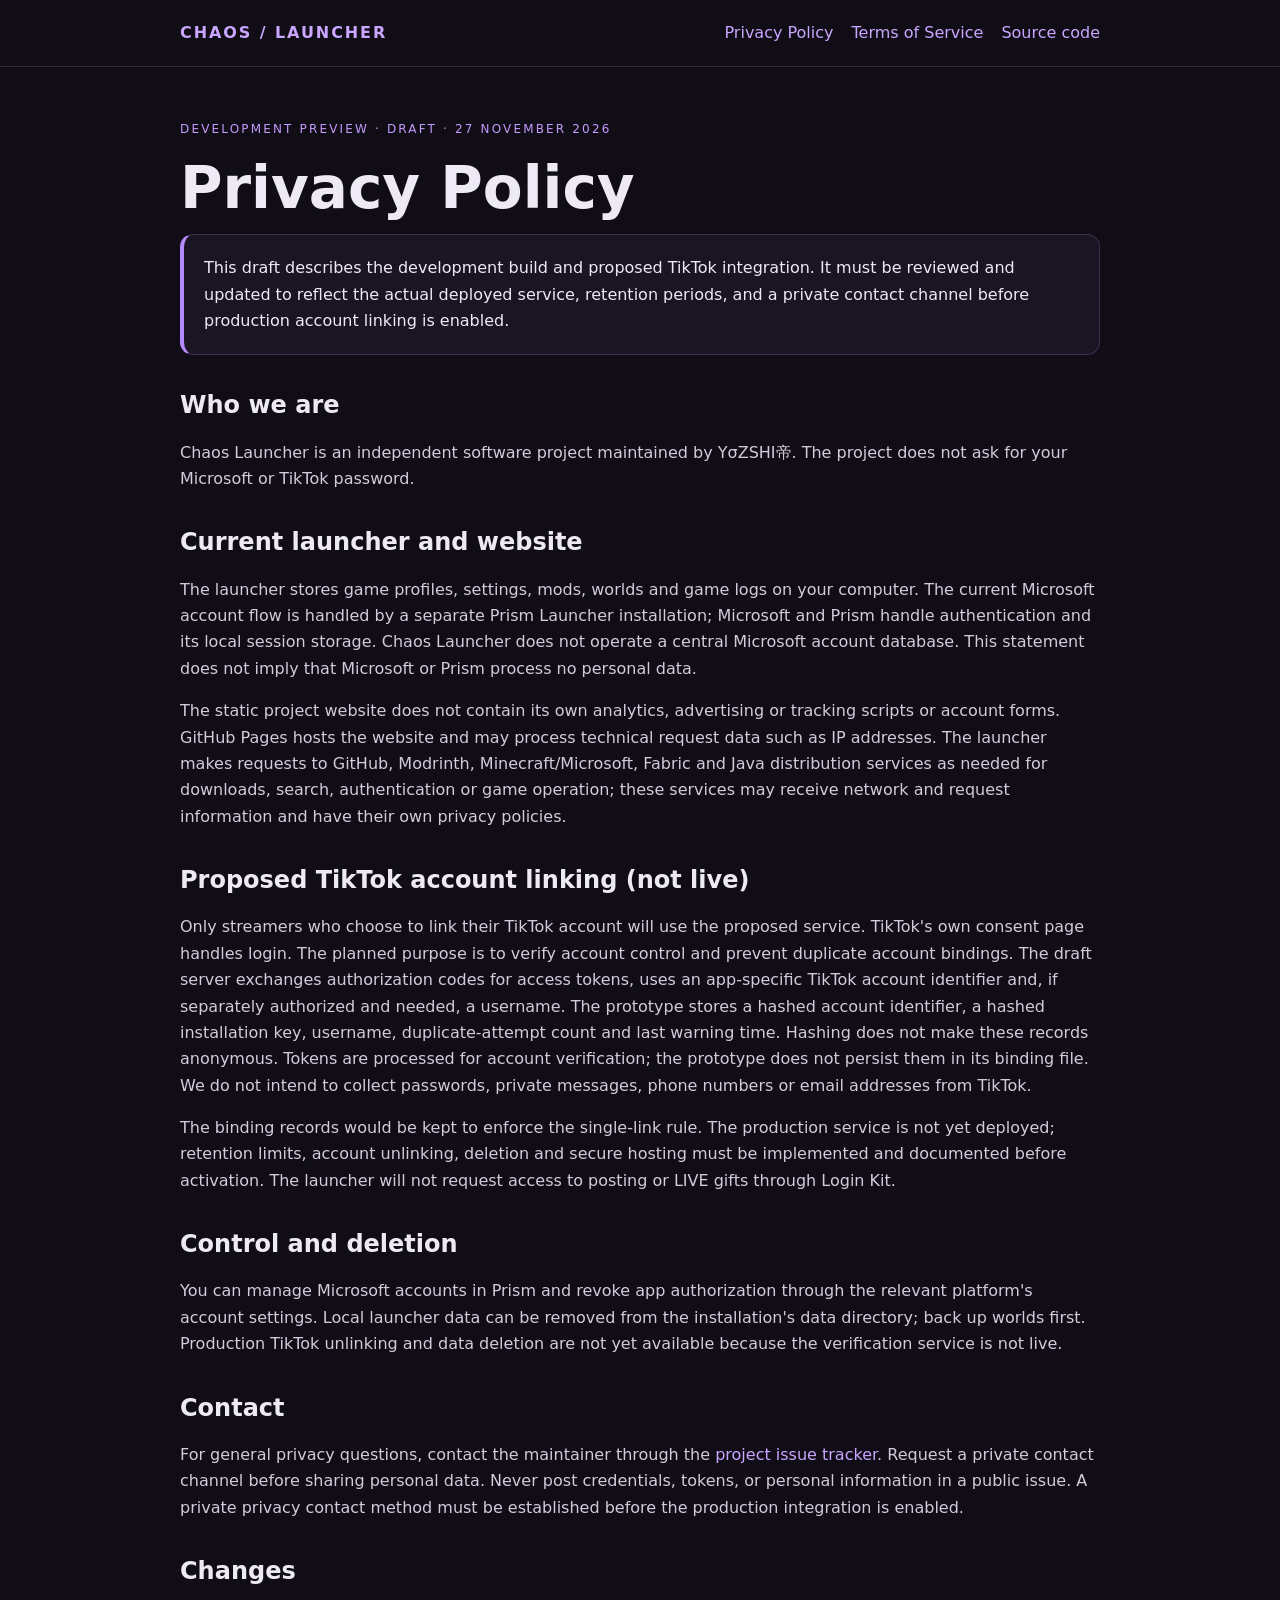
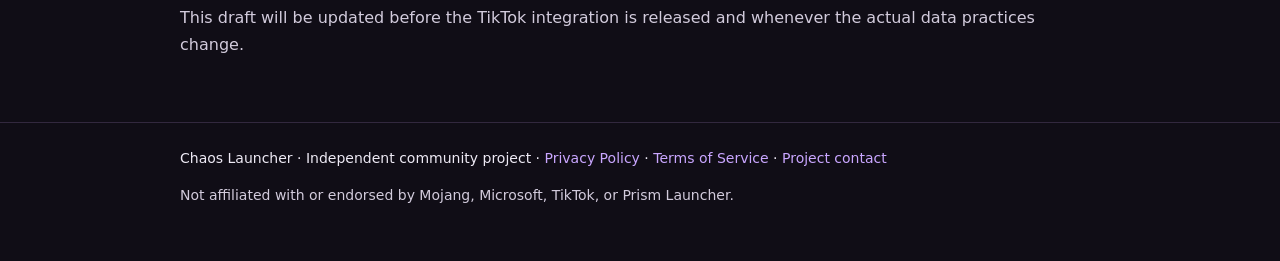
==== privacy.html @ 33828fcd "Add files via upload" ====
<!doctype html><html lang="en"><head><meta charset="utf-8"><meta name="viewport" content="width=device-width, initial-scale=1"><meta name="referrer" content="no-referrer"><title>Privacy Policy | Chaos Launcher</title><link rel="icon" href="chaos-logo.png"><style> *{box-sizing:border-box} :root{color-scheme:dark} body{margin:0;background:#100d16;color:#eeeaf5;font:16px/1.65 system-ui,sans-serif} .wrap{width:min(100% - 40px,920px);margin:auto} header{border-bottom:1px solid #32283e;padding:20px 0} nav{display:flex;flex-wrap:wrap;align-items:center;gap:18px} nav strong{margin-right:auto;letter-spacing:.12em} a{color:#c9a6ff;text-decoration:none} a:hover{text-decoration:underline} main{padding:48px 0} h1,h2,h3{line-height:1.18} h1{font-size:clamp(32px,6vw,58px);margin:12px 0} h2{font-size:24px;margin-top:36px} p{color:#d2cbdc} .hero{display:flex;align-items:center;gap:32px;flex-wrap:wrap;background:linear-gradient(120deg,#211631,#14101c);border:1px solid #49345f;border-radius:22px;padding:32px} .hero img{width:min(100%,230px);border-radius:16px} .hero div{flex:1;min-width:220px} .eyebrow{font-size:12px;color:#c49afc;letter-spacing:.18em;text-transform:uppercase} .button{display:inline-block;background:#7544cf;color:white;border-radius:10px;padding:11px 18px;font-weight:650;margin:6px 10px 6px 0} .cards{display:grid;grid-template-columns:repeat(auto-fit,minmax(220px,1fr));gap:15px;margin-top:28px} .card,.notice{border:1px solid #3c304d;border-radius:13px;background:#1a1423;padding:20px} .card h3{margin:0} .notice{border-left:4px solid #b68aff} footer{border-top:1px solid #32283e;padding:24px 0 40px;font-size:14px} ul{padding-left:24px} li{margin:8px 0} </style></head><body><header><nav class="wrap"><strong><a href="index.html">CHAOS / LAUNCHER</a></strong><a href="privacy.html">Privacy Policy</a><a href="terms.html">Terms of Service</a><a href="https://github.com/y0zssh111/Chaos-Launcher">Source code</a></nav></header><main class="wrap"><span class="eyebrow">Development preview · Draft · 27 November 2026</span><h1>Privacy Policy</h1><div class="notice">This draft describes the development build and proposed TikTok integration. It must be reviewed and updated to reflect the actual deployed service, retention periods, and a private contact channel before production account linking is enabled.</div><h2>Who we are</h2><p>Chaos Launcher is an independent software project maintained by YσZSHI帝. The project does not ask for your Microsoft or TikTok password.</p><h2>Current launcher and website</h2><p>The launcher stores game profiles, settings, mods, worlds and game logs on your computer. The current Microsoft account flow is handled by a separate Prism Launcher installation; Microsoft and Prism handle authentication and its local session storage. Chaos Launcher does not operate a central Microsoft account database. This statement does not imply that Microsoft or Prism process no personal data.</p><p>The static project website does not contain its own analytics, advertising or tracking scripts or account forms. GitHub Pages hosts the website and may process technical request data such as IP addresses. The launcher makes requests to GitHub, Modrinth, Minecraft/Microsoft, Fabric and Java distribution services as needed for downloads, search, authentication or game operation; these services may receive network and request information and have their own privacy policies.</p><h2>Proposed TikTok account linking (not live)</h2><p>Only streamers who choose to link their TikTok account will use the proposed service. TikTok's own consent page handles login. The planned purpose is to verify account control and prevent duplicate account bindings. The draft server exchanges authorization codes for access tokens, uses an app-specific TikTok account identifier and, if separately authorized and needed, a username. The prototype stores a hashed account identifier, a hashed installation key, username, duplicate-attempt count and last warning time. Hashing does not make these records anonymous. Tokens are processed for account verification; the prototype does not persist them in its binding file. We do not intend to collect passwords, private messages, phone numbers or email addresses from TikTok.</p><p>The binding records would be kept to enforce the single-link rule. The production service is not yet deployed; retention limits, account unlinking, deletion and secure hosting must be implemented and documented before activation. The launcher will not request access to posting or LIVE gifts through Login Kit.</p><h2>Control and deletion</h2><p>You can manage Microsoft accounts in Prism and revoke app authorization through the relevant platform's account settings. Local launcher data can be removed from the installation's data directory; back up worlds first. Production TikTok unlinking and data deletion are not yet available because the verification service is not live.</p><h2>Contact</h2><p>For general privacy questions, contact the maintainer through the <a href="https://github.com/y0zssh111/Chaos-Launcher/issues">project issue tracker</a>. Request a private contact channel before sharing personal data. Never post credentials, tokens, or personal information in a public issue. A private privacy contact method must be established before the production integration is enabled.</p><h2>Changes</h2><p>This draft will be updated before the TikTok integration is released and whenever the actual data practices change.</p></main><footer><div class="wrap">Chaos Launcher · Independent community project · <a href="privacy.html">Privacy Policy</a> · <a href="terms.html">Terms of Service</a> · <a href="https://github.com/y0zssh111/Chaos-Launcher/issues">Project contact</a><p>Not affiliated with or endorsed by Mojang, Microsoft, TikTok, or Prism Launcher.</p></div></footer></body></html>
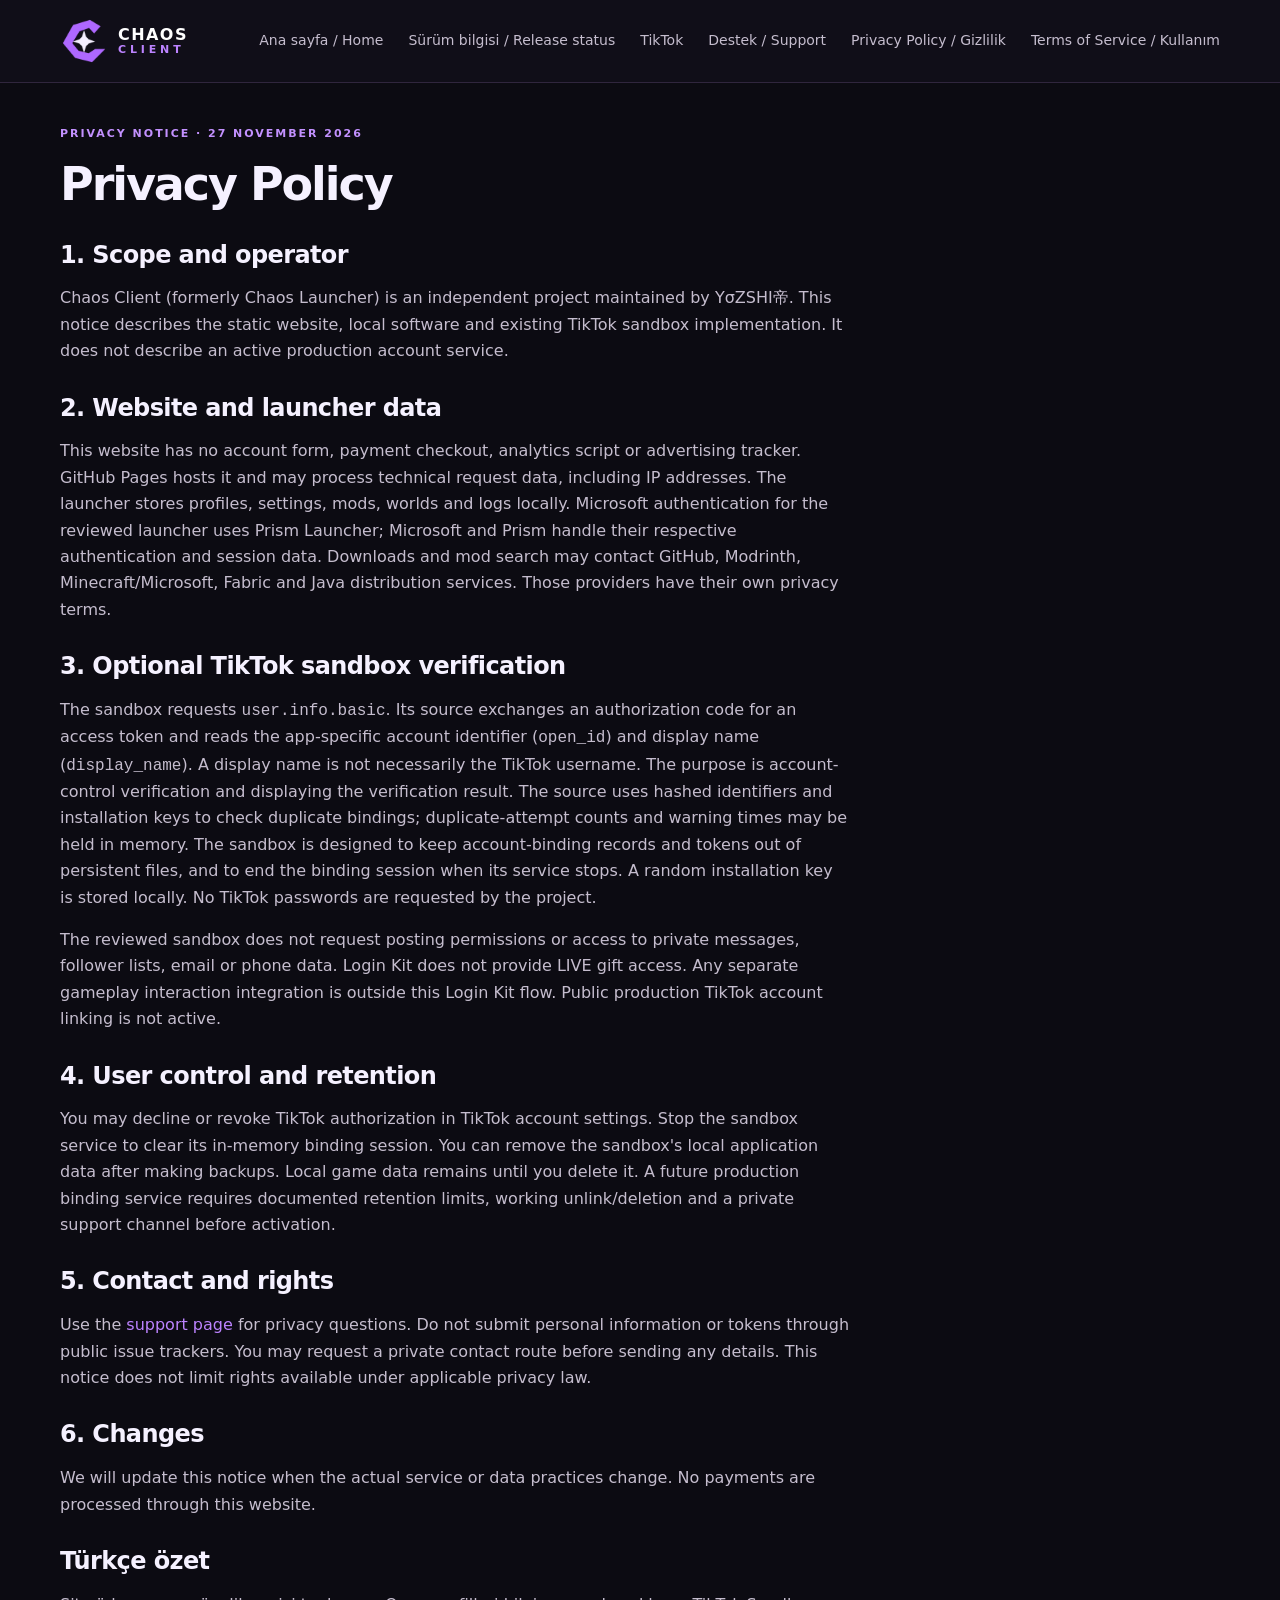
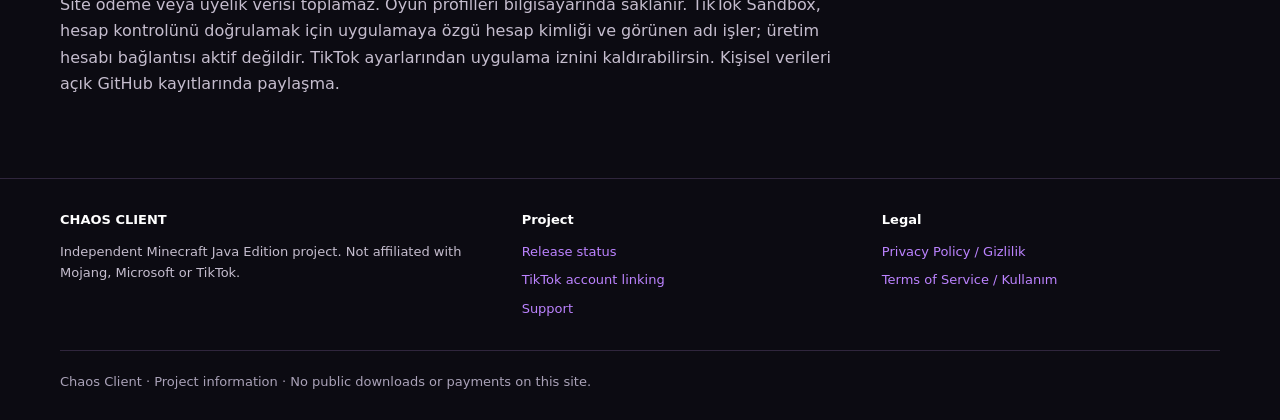
==== commit cad55189: "Add files via upload" ====
--- a/privacy.html
+++ b/privacy.html
@@ -1 +1 @@
-<!doctype html><html lang="en"><head><meta charset="utf-8"><meta name="viewport" content="width=device-width, initial-scale=1"><meta name="referrer" content="no-referrer"><title>Privacy Policy | Chaos Launcher</title><link rel="icon" href="chaos-logo.png"><style> *{box-sizing:border-box} :root{color-scheme:dark} body{margin:0;background:#100d16;color:#eeeaf5;font:16px/1.65 system-ui,sans-serif} .wrap{width:min(100% - 40px,920px);margin:auto} header{border-bottom:1px solid #32283e;padding:20px 0} nav{display:flex;flex-wrap:wrap;align-items:center;gap:18px} nav strong{margin-right:auto;letter-spacing:.12em} a{color:#c9a6ff;text-decoration:none} a:hover{text-decoration:underline} main{padding:48px 0} h1,h2,h3{line-height:1.18} h1{font-size:clamp(32px,6vw,58px);margin:12px 0} h2{font-size:24px;margin-top:36px} p{color:#d2cbdc} .hero{display:flex;align-items:center;gap:32px;flex-wrap:wrap;background:linear-gradient(120deg,#211631,#14101c);border:1px solid #49345f;border-radius:22px;padding:32px} .hero img{width:min(100%,230px);border-radius:16px} .hero div{flex:1;min-width:220px} .eyebrow{font-size:12px;color:#c49afc;letter-spacing:.18em;text-transform:uppercase} .button{display:inline-block;background:#7544cf;color:white;border-radius:10px;padding:11px 18px;font-weight:650;margin:6px 10px 6px 0} .cards{display:grid;grid-template-columns:repeat(auto-fit,minmax(220px,1fr));gap:15px;margin-top:28px} .card,.notice{border:1px solid #3c304d;border-radius:13px;background:#1a1423;padding:20px} .card h3{margin:0} .notice{border-left:4px solid #b68aff} footer{border-top:1px solid #32283e;padding:24px 0 40px;font-size:14px} ul{padding-left:24px} li{margin:8px 0} </style></head><body><header><nav class="wrap"><strong><a href="index.html">CHAOS / LAUNCHER</a></strong><a href="privacy.html">Privacy Policy</a><a href="terms.html">Terms of Service</a><a href="https://github.com/y0zssh111/Chaos-Launcher">Source code</a></nav></header><main class="wrap"><span class="eyebrow">Development preview · Draft · 27 November 2026</span><h1>Privacy Policy</h1><div class="notice">This draft describes the development build and proposed TikTok integration. It must be reviewed and updated to reflect the actual deployed service, retention periods, and a private contact channel before production account linking is enabled.</div><h2>Who we are</h2><p>Chaos Launcher is an independent software project maintained by YσZSHI帝. The project does not ask for your Microsoft or TikTok password.</p><h2>Current launcher and website</h2><p>The launcher stores game profiles, settings, mods, worlds and game logs on your computer. The current Microsoft account flow is handled by a separate Prism Launcher installation; Microsoft and Prism handle authentication and its local session storage. Chaos Launcher does not operate a central Microsoft account database. This statement does not imply that Microsoft or Prism process no personal data.</p><p>The static project website does not contain its own analytics, advertising or tracking scripts or account forms. GitHub Pages hosts the website and may process technical request data such as IP addresses. The launcher makes requests to GitHub, Modrinth, Minecraft/Microsoft, Fabric and Java distribution services as needed for downloads, search, authentication or game operation; these services may receive network and request information and have their own privacy policies.</p><h2>Proposed TikTok account linking (not live)</h2><p>Only streamers who choose to link their TikTok account will use the proposed service. TikTok's own consent page handles login. The planned purpose is to verify account control and prevent duplicate account bindings. The draft server exchanges authorization codes for access tokens, uses an app-specific TikTok account identifier and, if separately authorized and needed, a username. The prototype stores a hashed account identifier, a hashed installation key, username, duplicate-attempt count and last warning time. Hashing does not make these records anonymous. Tokens are processed for account verification; the prototype does not persist them in its binding file. We do not intend to collect passwords, private messages, phone numbers or email addresses from TikTok.</p><p>The binding records would be kept to enforce the single-link rule. The production service is not yet deployed; retention limits, account unlinking, deletion and secure hosting must be implemented and documented before activation. The launcher will not request access to posting or LIVE gifts through Login Kit.</p><h2>Control and deletion</h2><p>You can manage Microsoft accounts in Prism and revoke app authorization through the relevant platform's account settings. Local launcher data can be removed from the installation's data directory; back up worlds first. Production TikTok unlinking and data deletion are not yet available because the verification service is not live.</p><h2>Contact</h2><p>For general privacy questions, contact the maintainer through the <a href="https://github.com/y0zssh111/Chaos-Launcher/issues">project issue tracker</a>. Request a private contact channel before sharing personal data. Never post credentials, tokens, or personal information in a public issue. A private privacy contact method must be established before the production integration is enabled.</p><h2>Changes</h2><p>This draft will be updated before the TikTok integration is released and whenever the actual data practices change.</p></main><footer><div class="wrap">Chaos Launcher · Independent community project · <a href="privacy.html">Privacy Policy</a> · <a href="terms.html">Terms of Service</a> · <a href="https://github.com/y0zssh111/Chaos-Launcher/issues">Project contact</a><p>Not affiliated with or endorsed by Mojang, Microsoft, TikTok, or Prism Launcher.</p></div></footer></body></html>+<!doctype html><html lang="en"><head><meta charset="utf-8"><meta name="viewport" content="width=device-width,initial-scale=1"><meta name="referrer" content="no-referrer"><title>Privacy Policy | Chaos Client</title><link rel="icon" href="assets/logo.png"><link rel="stylesheet" href="style.css"></head><body><header><nav class="wrap" aria-label="Main navigation"><a class="brand" href="index.html"><img src="assets/logo.png" alt="Chaos Client"><span>CHAOS<small>CLIENT</small></span></a><a href="index.html">Ana sayfa / Home</a><a href="downloads.html">Sürüm bilgisi / Release status</a><a href="tiktok.html">TikTok</a><a href="contact.html">Destek / Support</a><a href="privacy.html">Privacy Policy / Gizlilik</a><a href="terms.html">Terms of Service / Kullanım</a></nav></header><main class="wrap"><div class="legal"><span class="eyebrow">Privacy notice · 27 November 2026</span><h1>Privacy Policy</h1><h2>1. Scope and operator</h2><p>Chaos Client (formerly Chaos Launcher) is an independent project maintained by YσZSHI帝. This notice describes the static website, local software and existing TikTok sandbox implementation. It does not describe an active production account service.</p><h2>2. Website and launcher data</h2><p>This website has no account form, payment checkout, analytics script or advertising tracker. GitHub Pages hosts it and may process technical request data, including IP addresses. The launcher stores profiles, settings, mods, worlds and logs locally. Microsoft authentication for the reviewed launcher uses Prism Launcher; Microsoft and Prism handle their respective authentication and session data. Downloads and mod search may contact GitHub, Modrinth, Minecraft/Microsoft, Fabric and Java distribution services. Those providers have their own privacy terms.</p><h2>3. Optional TikTok sandbox verification</h2><p>The sandbox requests <code>user.info.basic</code>. Its source exchanges an authorization code for an access token and reads the app-specific account identifier (<code>open_id</code>) and display name (<code>display_name</code>). A display name is not necessarily the TikTok username. The purpose is account-control verification and displaying the verification result. The source uses hashed identifiers and installation keys to check duplicate bindings; duplicate-attempt counts and warning times may be held in memory. The sandbox is designed to keep account-binding records and tokens out of persistent files, and to end the binding session when its service stops. A random installation key is stored locally. No TikTok passwords are requested by the project.</p><p>The reviewed sandbox does not request posting permissions or access to private messages, follower lists, email or phone data. Login Kit does not provide LIVE gift access. Any separate gameplay interaction integration is outside this Login Kit flow. Public production TikTok account linking is not active.</p><h2>4. User control and retention</h2><p>You may decline or revoke TikTok authorization in TikTok account settings. Stop the sandbox service to clear its in-memory binding session. You can remove the sandbox's local application data after making backups. Local game data remains until you delete it. A future production binding service requires documented retention limits, working unlink/deletion and a private support channel before activation.</p><h2>5. Contact and rights</h2><p>Use the <a href="contact.html">support page</a> for privacy questions. Do not submit personal information or tokens through public issue trackers. You may request a private contact route before sending any details. This notice does not limit rights available under applicable privacy law.</p><h2>6. Changes</h2><p>We will update this notice when the actual service or data practices change. No payments are processed through this website.</p><h2>Türkçe özet</h2><p>Site ödeme veya üyelik verisi toplamaz. Oyun profilleri bilgisayarında saklanır. TikTok Sandbox, hesap kontrolünü doğrulamak için uygulamaya özgü hesap kimliği ve görünen adı işler; üretim hesabı bağlantısı aktif değildir. TikTok ayarlarından uygulama iznini kaldırabilirsin. Kişisel verileri açık GitHub kayıtlarında paylaşma.</p></div></main><footer class="footer"><div class="wrap"><div class="footer-grid"><div><strong>CHAOS CLIENT</strong><p>Independent Minecraft Java Edition project. Not affiliated with Mojang, Microsoft or TikTok.</p></div><div><strong>Project</strong><a href="downloads.html">Release status</a><a href="tiktok.html">TikTok account linking</a><a href="contact.html">Support</a></div><div><strong>Legal</strong><a href="privacy.html">Privacy Policy / Gizlilik</a><a href="terms.html">Terms of Service / Kullanım</a></div></div><div class="bottom">Chaos Client · Project information · No public downloads or payments on this site.</div></div></footer></body></html>
--- a/style.css
+++ b/style.css
@@ -0,0 +1 @@
+*{box-sizing:border-box} :root{color-scheme:dark;--bg:#0c0b12;--panel:#17131f;--line:#30263d;--text:#f5f1ff;--muted:#aaa2b8;--accent:#bc83ff} html{scroll-behavior:smooth}body{margin:0;background:var(--bg);color:var(--text);font:16px/1.65 system-ui,Segoe UI,sans-serif}a{color:var(--accent);text-decoration:none}a:hover{text-decoration:underline}button,a{touch-action:manipulation}button:focus-visible,a:focus-visible{outline:2px solid #d3b0ff;outline-offset:4px} .wrap{width:min(1160px,calc(100% - 48px));margin:auto}header{border-bottom:1px solid var(--line);background:#100e18}nav{display:flex;align-items:center;gap:25px;min-height:82px;flex-wrap:wrap;padding:12px 0}nav>a:not(.brand){font-size:14px;color:#c5bdce}.brand{display:flex;align-items:center;gap:10px;margin-right:auto;color:white;font-weight:850;letter-spacing:.09em;line-height:1.1}.brand img{width:48px;height:48px}.brand small{color:var(--accent);display:block;font-size:11px;letter-spacing:.35em}main{padding:42px 0 65px}h1,h2,h3{line-height:1.16;margin:0 0 16px}h1{font-size:clamp(38px,6vw,76px);letter-spacing:-.045em}h2{font-size:clamp(24px,3vw,34px);letter-spacing:-.025em}h3{font-size:19px}p{color:#c5bdce;margin:0 0 16px}.eyebrow{font-size:11px;font-weight:800;letter-spacing:.18em;color:#c391ff;text-transform:uppercase;margin-bottom:15px;display:block}.hero{overflow:hidden;position:relative;isolation:isolate;display:grid;grid-template-columns:1.4fr 1fr;align-items:center;gap:20px;background:radial-gradient(ellipse at 80% 45%,#38215a 0,transparent 52%),linear-gradient(120deg,#20142f,#111019);border:1px solid #39264e;border-radius:25px;padding:clamp(26px,5vw,65px);min-height:380px}.hero p{max-width:550px;font-size:17px}.hero-logo{position:relative;display:grid;place-items:center;min-height:260px}.hero-logo:before,.hero-logo:after{content:'';position:absolute;width:245px;height:245px;border:1px solid #8f53d34a;border-radius:50%;transform:rotate(-30deg) scaleY(.72);z-index:-1}.hero-logo:after{transform:rotate(35deg) scaleY(.78);width:300px;height:300px}.hero-logo img{width:min(85%,255px);filter:drop-shadow(0 0 28px #a65cff70);animation:float 5s ease-in-out infinite}@keyframes float{50%{transform:translateY(-10px)}}.accent{color:#ba80ff}.btn,button{border:0;display:inline-flex;align-items:center;justify-content:center;padding:12px 20px;border-radius:10px;font:inherit;font-weight:700;color:#fff;background:#7740cd;cursor:pointer;text-decoration:none}.btn:hover,button:hover{background:#8a51df;text-decoration:none}.btn.secondary{background:#292036;color:#e6d9ff;border:1px solid #463355}.buttons{display:flex;gap:12px;flex-wrap:wrap;margin:22px 0 0}.section{margin-top:55px}.section-head{display:flex;justify-content:space-between;align-items:end;gap:15px;flex-wrap:wrap;margin-bottom:20px}.section-head p{margin:0}.grid{display:grid;grid-template-columns:repeat(3,1fr);gap:16px}.products{display:grid;grid-template-columns:repeat(4,1fr);gap:16px}.card{background:var(--panel);border:1px solid var(--line);border-radius:16px;padding:22px}.card p{font-size:14px;color:var(--muted);margin:0}.card .symbol{font-size:24px;color:var(--accent);margin-bottom:14px}.product{overflow:hidden;padding:0;display:flex;flex-direction:column}.art{display:block;width:100%;aspect-ratio:1.36;object-fit:cover;image-rendering:pixelated;background:#221a30}.product-body{padding:17px;display:flex;flex:1;flex-direction:column}.product-body h3{font-size:17px;margin-bottom:6px}.product-body p{margin-bottom:18px}.price{color:#d6b0ff;font-size:23px;font-weight:800;letter-spacing:-.03em;margin-top:auto}.product button{margin-top:10px;width:100%;background:#352348;color:#e6d5ff;font-size:14px}.product button:hover{background:#4a2d68}.notice{padding:16px 20px;background:#21192d;border-left:3px solid #ac79ea;border-radius:8px;color:#d8c9e9;margin:18px 0}.notice strong{color:white}.meta{display:flex;gap:20px;flex-wrap:wrap;color:#b5a9c3;font-size:13px;margin-top:18px}.legal{max-width:790px}.legal h2{font-size:24px;margin-top:30px}.legal h1{font-size:46px}.legal ul{color:#c5bdce}.footer{border-top:1px solid var(--line);padding:30px 0;color:var(--muted);font-size:13px}.footer-grid{display:grid;grid-template-columns:1.3fr 1fr 1fr;gap:22px}.footer a{display:block;margin-bottom:7px}.footer .brand{display:inline-flex;margin-bottom:14px}.footer .brand img{width:37px;height:37px}.footer strong{display:block;color:#fff;margin-bottom:10px}.footer p{font-size:13px}.bottom{border-top:1px solid var(--line);padding-top:20px;margin-top:24px}dialog{background:#1b1526;color:#fff;border:1px solid #563979;border-radius:18px;width:min(460px,calc(100% - 32px));padding:25px}dialog::backdrop{background:#08060cbb}dialog h2{font-size:25px}dialog .price{margin:14px 0}.close{float:right;background:#30263d;padding:5px 12px}.test-label{font-size:12px;letter-spacing:.1em;color:#be99f1;font-weight:700}.disabled{opacity:.55;cursor:not-allowed}.disabled:hover{background:#7740cd}.split{display:grid;grid-template-columns:1fr 1fr;gap:18px}.small{font-size:13px;color:var(--muted)}@media(max-width:850px){.products{grid-template-columns:repeat(2,1fr)}.hero{grid-template-columns:1fr}.hero-logo{min-height:180px}.hero-logo img{width:170px}.grid{grid-template-columns:1fr 1fr}.footer-grid{grid-template-columns:1fr 1fr}.split{grid-template-columns:1fr}}@media(max-width:520px){.wrap{width:calc(100% - 28px)}nav{gap:13px}.brand{width:100%}main{padding-top:24px}.grid,.footer-grid{grid-template-columns:1fr}.products{gap:10px}.product-body{padding:12px}.product-body h3{font-size:15px}.hero{padding:24px}.hero-logo:after{width:190px;height:190px}.hero-logo:before{width:170px;height:170px}.hero-logo{min-height:170px}.legal h1{font-size:34px}}@media(prefers-reduced-motion:reduce){*{scroll-behavior:auto!important;animation:none!important}}
